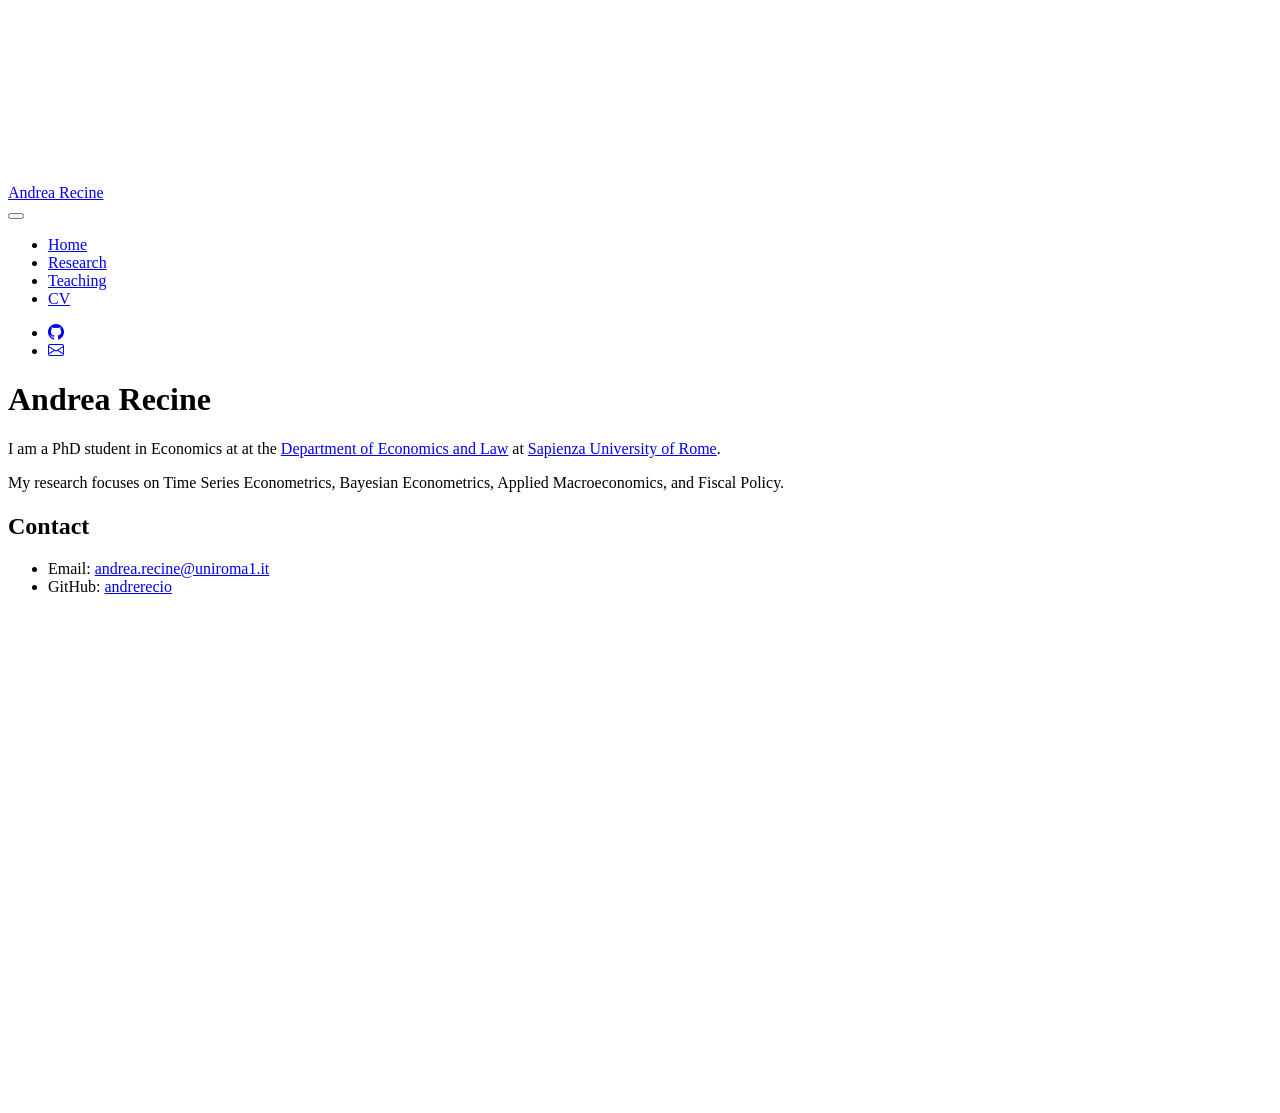
==== docs/index.html @ eccd1f10 "update theme" ====
<!DOCTYPE html>
<html xmlns="http://www.w3.org/1999/xhtml" lang="en" xml:lang="en"><head>

<meta charset="utf-8">
<meta name="generator" content="quarto-1.8.27">

<meta name="viewport" content="width=device-width, initial-scale=1.0, user-scalable=yes">


<title>Andrea Recine</title>
<style>
code{white-space: pre-wrap;}
span.smallcaps{font-variant: small-caps;}
div.columns{display: flex; gap: min(4vw, 1.5em);}
div.column{flex: auto; overflow-x: auto;}
div.hanging-indent{margin-left: 1.5em; text-indent: -1.5em;}
ul.task-list{list-style: none;}
ul.task-list li input[type="checkbox"] {
  width: 0.8em;
  margin: 0 0.8em 0.2em -1em; /* quarto-specific, see https://github.com/quarto-dev/quarto-cli/issues/4556 */ 
  vertical-align: middle;
}
</style>


<script src="site_libs/quarto-nav/quarto-nav.js"></script>
<script src="site_libs/quarto-nav/headroom.min.js"></script>
<script src="site_libs/clipboard/clipboard.min.js"></script>
<script src="site_libs/quarto-search/autocomplete.umd.js"></script>
<script src="site_libs/quarto-search/fuse.min.js"></script>
<script src="site_libs/quarto-search/quarto-search.js"></script>
<meta name="quarto:offset" content="./">
<script src="site_libs/quarto-html/quarto.js" type="module"></script>
<script src="site_libs/quarto-html/tabsets/tabsets.js" type="module"></script>
<script src="site_libs/quarto-html/axe/axe-check.js" type="module"></script>
<script src="site_libs/quarto-html/popper.min.js"></script>
<script src="site_libs/quarto-html/tippy.umd.min.js"></script>
<script src="site_libs/quarto-html/anchor.min.js"></script>
<link href="site_libs/quarto-html/tippy.css" rel="stylesheet">
<link href="site_libs/quarto-html/quarto-syntax-highlighting-ed96de9b727972fe78a7b5d16c58bf87.css" rel="stylesheet" id="quarto-text-highlighting-styles">
<script src="site_libs/bootstrap/bootstrap.min.js"></script>
<link href="site_libs/bootstrap/bootstrap-icons.css" rel="stylesheet">
<link href="site_libs/bootstrap/bootstrap-f93c2b1f3f0577f377aefa4848a86a36.min.css" rel="stylesheet" append-hash="true" id="quarto-bootstrap" data-mode="light">
<script id="quarto-search-options" type="application/json">{
  "location": "navbar",
  "copy-button": false,
  "collapse-after": 3,
  "panel-placement": "end",
  "type": "overlay",
  "limit": 50,
  "keyboard-shortcut": [
    "f",
    "/",
    "s"
  ],
  "show-item-context": false,
  "language": {
    "search-no-results-text": "No results",
    "search-matching-documents-text": "matching documents",
    "search-copy-link-title": "Copy link to search",
    "search-hide-matches-text": "Hide additional matches",
    "search-more-match-text": "more match in this document",
    "search-more-matches-text": "more matches in this document",
    "search-clear-button-title": "Clear",
    "search-text-placeholder": "",
    "search-detached-cancel-button-title": "Cancel",
    "search-submit-button-title": "Submit",
    "search-label": "Search"
  }
}</script>


<link rel="stylesheet" href="styles.css">
</head>

<body class="nav-fixed fullcontent quarto-light">

<div id="quarto-search-results"></div>
  <header id="quarto-header" class="headroom fixed-top">
    <nav class="navbar navbar-expand-lg " data-bs-theme="dark">
      <div class="navbar-container container-fluid">
      <div class="navbar-brand-container mx-auto">
    <a class="navbar-brand" href="./index.html">
    <span class="navbar-title">Andrea Recine</span>
    </a>
  </div>
            <div id="quarto-search" class="" title="Search"></div>
          <button class="navbar-toggler" type="button" data-bs-toggle="collapse" data-bs-target="#navbarCollapse" aria-controls="navbarCollapse" role="menu" aria-expanded="false" aria-label="Toggle navigation" onclick="if (window.quartoToggleHeadroom) { window.quartoToggleHeadroom(); }">
  <span class="navbar-toggler-icon"></span>
</button>
          <div class="collapse navbar-collapse" id="navbarCollapse">
            <ul class="navbar-nav navbar-nav-scroll me-auto">
  <li class="nav-item">
    <a class="nav-link active" href="./index.html" aria-current="page"> 
<span class="menu-text">Home</span></a>
  </li>  
  <li class="nav-item">
    <a class="nav-link" href="./research.html"> 
<span class="menu-text">Research</span></a>
  </li>  
  <li class="nav-item">
    <a class="nav-link" href="./teaching.html"> 
<span class="menu-text">Teaching</span></a>
  </li>  
  <li class="nav-item">
    <a class="nav-link" href="./cv.html"> 
<span class="menu-text">CV</span></a>
  </li>  
</ul>
            <ul class="navbar-nav navbar-nav-scroll ms-auto">
  <li class="nav-item compact">
    <a class="nav-link" href="https://github.com/andrerecio"> <i class="bi bi-github" role="img">
</i> 
<span class="menu-text"></span></a>
  </li>  
  <li class="nav-item compact">
    <a class="nav-link" href="mailto:andrea.recine@uniroma1.it"> <i class="bi bi-envelope" role="img">
</i> 
<span class="menu-text"></span></a>
  </li>  
</ul>
          </div> <!-- /navcollapse -->
            <div class="quarto-navbar-tools">
</div>
      </div> <!-- /container-fluid -->
    </nav>
</header>
<!-- content -->
<div id="quarto-content" class="quarto-container page-columns page-rows-contents page-layout-article page-navbar">
<!-- sidebar -->
<!-- margin-sidebar -->
    
<!-- main -->
<main class="content" id="quarto-document-content">

<header id="title-block-header" class="quarto-title-block default">
<div class="quarto-title">
<h1 class="title">Andrea Recine</h1>
</div>



<div class="quarto-title-meta">

    
  
    
  </div>
  


</header>


<p>I am a PhD student in Economics at at the <a href="https://ecodir.web.uniroma1.it/it">Department of Economics and Law</a> at <a href="https://www.uniroma1.it/">Sapienza University of Rome</a>.</p>
<p>My research focuses on Time Series Econometrics, Bayesian Econometrics, Applied Macroeconomics, and Fiscal Policy.</p>
<section id="contact" class="level2">
<h2 class="anchored" data-anchor-id="contact">Contact</h2>
<ul>
<li>Email: <a href="mailto:andrea.recine@uniroma1.it">andrea.recine@uniroma1.it</a></li>
<li>GitHub: <a href="https://github.com/andrerecio">andrerecio</a></li>
</ul>


</section>

</main> <!-- /main -->
<script id="quarto-html-after-body" type="application/javascript">
  window.document.addEventListener("DOMContentLoaded", function (event) {
    const icon = "";
    const anchorJS = new window.AnchorJS();
    anchorJS.options = {
      placement: 'right',
      icon: icon
    };
    anchorJS.add('.anchored');
    const isCodeAnnotation = (el) => {
      for (const clz of el.classList) {
        if (clz.startsWith('code-annotation-')) {                     
          return true;
        }
      }
      return false;
    }
    const onCopySuccess = function(e) {
      // button target
      const button = e.trigger;
      // don't keep focus
      button.blur();
      // flash "checked"
      button.classList.add('code-copy-button-checked');
      var currentTitle = button.getAttribute("title");
      button.setAttribute("title", "Copied!");
      let tooltip;
      if (window.bootstrap) {
        button.setAttribute("data-bs-toggle", "tooltip");
        button.setAttribute("data-bs-placement", "left");
        button.setAttribute("data-bs-title", "Copied!");
        tooltip = new bootstrap.Tooltip(button, 
          { trigger: "manual", 
            customClass: "code-copy-button-tooltip",
            offset: [0, -8]});
        tooltip.show();    
      }
      setTimeout(function() {
        if (tooltip) {
          tooltip.hide();
          button.removeAttribute("data-bs-title");
          button.removeAttribute("data-bs-toggle");
          button.removeAttribute("data-bs-placement");
        }
        button.setAttribute("title", currentTitle);
        button.classList.remove('code-copy-button-checked');
      }, 1000);
      // clear code selection
      e.clearSelection();
    }
    const getTextToCopy = function(trigger) {
      const outerScaffold = trigger.parentElement.cloneNode(true);
      const codeEl = outerScaffold.querySelector('code');
      for (const childEl of codeEl.children) {
        if (isCodeAnnotation(childEl)) {
          childEl.remove();
        }
      }
      return codeEl.innerText;
    }
    const clipboard = new window.ClipboardJS('.code-copy-button:not([data-in-quarto-modal])', {
      text: getTextToCopy
    });
    clipboard.on('success', onCopySuccess);
    if (window.document.getElementById('quarto-embedded-source-code-modal')) {
      const clipboardModal = new window.ClipboardJS('.code-copy-button[data-in-quarto-modal]', {
        text: getTextToCopy,
        container: window.document.getElementById('quarto-embedded-source-code-modal')
      });
      clipboardModal.on('success', onCopySuccess);
    }
      var localhostRegex = new RegExp(/^(?:http|https):\/\/localhost\:?[0-9]*\//);
      var mailtoRegex = new RegExp(/^mailto:/);
        var filterRegex = new RegExp('/' + window.location.host + '/');
      var isInternal = (href) => {
          return filterRegex.test(href) || localhostRegex.test(href) || mailtoRegex.test(href);
      }
      // Inspect non-navigation links and adorn them if external
     var links = window.document.querySelectorAll('a[href]:not(.nav-link):not(.navbar-brand):not(.toc-action):not(.sidebar-link):not(.sidebar-item-toggle):not(.pagination-link):not(.no-external):not([aria-hidden]):not(.dropdown-item):not(.quarto-navigation-tool):not(.about-link)');
      for (var i=0; i<links.length; i++) {
        const link = links[i];
        if (!isInternal(link.href)) {
          // undo the damage that might have been done by quarto-nav.js in the case of
          // links that we want to consider external
          if (link.dataset.originalHref !== undefined) {
            link.href = link.dataset.originalHref;
          }
        }
      }
    function tippyHover(el, contentFn, onTriggerFn, onUntriggerFn) {
      const config = {
        allowHTML: true,
        maxWidth: 500,
        delay: 100,
        arrow: false,
        appendTo: function(el) {
            return el.parentElement;
        },
        interactive: true,
        interactiveBorder: 10,
        theme: 'quarto',
        placement: 'bottom-start',
      };
      if (contentFn) {
        config.content = contentFn;
      }
      if (onTriggerFn) {
        config.onTrigger = onTriggerFn;
      }
      if (onUntriggerFn) {
        config.onUntrigger = onUntriggerFn;
      }
      window.tippy(el, config); 
    }
    const noterefs = window.document.querySelectorAll('a[role="doc-noteref"]');
    for (var i=0; i<noterefs.length; i++) {
      const ref = noterefs[i];
      tippyHover(ref, function() {
        // use id or data attribute instead here
        let href = ref.getAttribute('data-footnote-href') || ref.getAttribute('href');
        try { href = new URL(href).hash; } catch {}
        const id = href.replace(/^#\/?/, "");
        const note = window.document.getElementById(id);
        if (note) {
          return note.innerHTML;
        } else {
          return "";
        }
      });
    }
    const xrefs = window.document.querySelectorAll('a.quarto-xref');
    const processXRef = (id, note) => {
      // Strip column container classes
      const stripColumnClz = (el) => {
        el.classList.remove("page-full", "page-columns");
        if (el.children) {
          for (const child of el.children) {
            stripColumnClz(child);
          }
        }
      }
      stripColumnClz(note)
      if (id === null || id.startsWith('sec-')) {
        // Special case sections, only their first couple elements
        const container = document.createElement("div");
        if (note.children && note.children.length > 2) {
          container.appendChild(note.children[0].cloneNode(true));
          for (let i = 1; i < note.children.length; i++) {
            const child = note.children[i];
            if (child.tagName === "P" && child.innerText === "") {
              continue;
            } else {
              container.appendChild(child.cloneNode(true));
              break;
            }
          }
          if (window.Quarto?.typesetMath) {
            window.Quarto.typesetMath(container);
          }
          return container.innerHTML
        } else {
          if (window.Quarto?.typesetMath) {
            window.Quarto.typesetMath(note);
          }
          return note.innerHTML;
        }
      } else {
        // Remove any anchor links if they are present
        const anchorLink = note.querySelector('a.anchorjs-link');
        if (anchorLink) {
          anchorLink.remove();
        }
        if (window.Quarto?.typesetMath) {
          window.Quarto.typesetMath(note);
        }
        if (note.classList.contains("callout")) {
          return note.outerHTML;
        } else {
          return note.innerHTML;
        }
      }
    }
    for (var i=0; i<xrefs.length; i++) {
      const xref = xrefs[i];
      tippyHover(xref, undefined, function(instance) {
        instance.disable();
        let url = xref.getAttribute('href');
        let hash = undefined; 
        if (url.startsWith('#')) {
          hash = url;
        } else {
          try { hash = new URL(url).hash; } catch {}
        }
        if (hash) {
          const id = hash.replace(/^#\/?/, "");
          const note = window.document.getElementById(id);
          if (note !== null) {
            try {
              const html = processXRef(id, note.cloneNode(true));
              instance.setContent(html);
            } finally {
              instance.enable();
              instance.show();
            }
          } else {
            // See if we can fetch this
            fetch(url.split('#')[0])
            .then(res => res.text())
            .then(html => {
              const parser = new DOMParser();
              const htmlDoc = parser.parseFromString(html, "text/html");
              const note = htmlDoc.getElementById(id);
              if (note !== null) {
                const html = processXRef(id, note);
                instance.setContent(html);
              } 
            }).finally(() => {
              instance.enable();
              instance.show();
            });
          }
        } else {
          // See if we can fetch a full url (with no hash to target)
          // This is a special case and we should probably do some content thinning / targeting
          fetch(url)
          .then(res => res.text())
          .then(html => {
            const parser = new DOMParser();
            const htmlDoc = parser.parseFromString(html, "text/html");
            const note = htmlDoc.querySelector('main.content');
            if (note !== null) {
              // This should only happen for chapter cross references
              // (since there is no id in the URL)
              // remove the first header
              if (note.children.length > 0 && note.children[0].tagName === "HEADER") {
                note.children[0].remove();
              }
              const html = processXRef(null, note);
              instance.setContent(html);
            } 
          }).finally(() => {
            instance.enable();
            instance.show();
          });
        }
      }, function(instance) {
      });
    }
        let selectedAnnoteEl;
        const selectorForAnnotation = ( cell, annotation) => {
          let cellAttr = 'data-code-cell="' + cell + '"';
          let lineAttr = 'data-code-annotation="' +  annotation + '"';
          const selector = 'span[' + cellAttr + '][' + lineAttr + ']';
          return selector;
        }
        const selectCodeLines = (annoteEl) => {
          const doc = window.document;
          const targetCell = annoteEl.getAttribute("data-target-cell");
          const targetAnnotation = annoteEl.getAttribute("data-target-annotation");
          const annoteSpan = window.document.querySelector(selectorForAnnotation(targetCell, targetAnnotation));
          const lines = annoteSpan.getAttribute("data-code-lines").split(",");
          const lineIds = lines.map((line) => {
            return targetCell + "-" + line;
          })
          let top = null;
          let height = null;
          let parent = null;
          if (lineIds.length > 0) {
              //compute the position of the single el (top and bottom and make a div)
              const el = window.document.getElementById(lineIds[0]);
              top = el.offsetTop;
              height = el.offsetHeight;
              parent = el.parentElement.parentElement;
            if (lineIds.length > 1) {
              const lastEl = window.document.getElementById(lineIds[lineIds.length - 1]);
              const bottom = lastEl.offsetTop + lastEl.offsetHeight;
              height = bottom - top;
            }
            if (top !== null && height !== null && parent !== null) {
              // cook up a div (if necessary) and position it 
              let div = window.document.getElementById("code-annotation-line-highlight");
              if (div === null) {
                div = window.document.createElement("div");
                div.setAttribute("id", "code-annotation-line-highlight");
                div.style.position = 'absolute';
                parent.appendChild(div);
              }
              div.style.top = top - 2 + "px";
              div.style.height = height + 4 + "px";
              div.style.left = 0;
              let gutterDiv = window.document.getElementById("code-annotation-line-highlight-gutter");
              if (gutterDiv === null) {
                gutterDiv = window.document.createElement("div");
                gutterDiv.setAttribute("id", "code-annotation-line-highlight-gutter");
                gutterDiv.style.position = 'absolute';
                const codeCell = window.document.getElementById(targetCell);
                const gutter = codeCell.querySelector('.code-annotation-gutter');
                gutter.appendChild(gutterDiv);
              }
              gutterDiv.style.top = top - 2 + "px";
              gutterDiv.style.height = height + 4 + "px";
            }
            selectedAnnoteEl = annoteEl;
          }
        };
        const unselectCodeLines = () => {
          const elementsIds = ["code-annotation-line-highlight", "code-annotation-line-highlight-gutter"];
          elementsIds.forEach((elId) => {
            const div = window.document.getElementById(elId);
            if (div) {
              div.remove();
            }
          });
          selectedAnnoteEl = undefined;
        };
          // Handle positioning of the toggle
      window.addEventListener(
        "resize",
        throttle(() => {
          elRect = undefined;
          if (selectedAnnoteEl) {
            selectCodeLines(selectedAnnoteEl);
          }
        }, 10)
      );
      function throttle(fn, ms) {
      let throttle = false;
      let timer;
        return (...args) => {
          if(!throttle) { // first call gets through
              fn.apply(this, args);
              throttle = true;
          } else { // all the others get throttled
              if(timer) clearTimeout(timer); // cancel #2
              timer = setTimeout(() => {
                fn.apply(this, args);
                timer = throttle = false;
              }, ms);
          }
        };
      }
        // Attach click handler to the DT
        const annoteDls = window.document.querySelectorAll('dt[data-target-cell]');
        for (const annoteDlNode of annoteDls) {
          annoteDlNode.addEventListener('click', (event) => {
            const clickedEl = event.target;
            if (clickedEl !== selectedAnnoteEl) {
              unselectCodeLines();
              const activeEl = window.document.querySelector('dt[data-target-cell].code-annotation-active');
              if (activeEl) {
                activeEl.classList.remove('code-annotation-active');
              }
              selectCodeLines(clickedEl);
              clickedEl.classList.add('code-annotation-active');
            } else {
              // Unselect the line
              unselectCodeLines();
              clickedEl.classList.remove('code-annotation-active');
            }
          });
        }
    const findCites = (el) => {
      const parentEl = el.parentElement;
      if (parentEl) {
        const cites = parentEl.dataset.cites;
        if (cites) {
          return {
            el,
            cites: cites.split(' ')
          };
        } else {
          return findCites(el.parentElement)
        }
      } else {
        return undefined;
      }
    };
    var bibliorefs = window.document.querySelectorAll('a[role="doc-biblioref"]');
    for (var i=0; i<bibliorefs.length; i++) {
      const ref = bibliorefs[i];
      const citeInfo = findCites(ref);
      if (citeInfo) {
        tippyHover(citeInfo.el, function() {
          var popup = window.document.createElement('div');
          citeInfo.cites.forEach(function(cite) {
            var citeDiv = window.document.createElement('div');
            citeDiv.classList.add('hanging-indent');
            citeDiv.classList.add('csl-entry');
            var biblioDiv = window.document.getElementById('ref-' + cite);
            if (biblioDiv) {
              citeDiv.innerHTML = biblioDiv.innerHTML;
            }
            popup.appendChild(citeDiv);
          });
          return popup.innerHTML;
        });
      }
    }
  });
  </script>
</div> <!-- /content -->




</body></html>
---- docs/site_libs/quarto-html/tippy.css ----
.tippy-box[data-animation=fade][data-state=hidden]{opacity:0}[data-tippy-root]{max-width:calc(100vw - 10px)}.tippy-box{position:relative;background-color:#333;color:#fff;border-radius:4px;font-size:14px;line-height:1.4;white-space:normal;outline:0;transition-property:transform,visibility,opacity}.tippy-box[data-placement^=top]>.tippy-arrow{bottom:0}.tippy-box[data-placement^=top]>.tippy-arrow:before{bottom:-7px;left:0;border-width:8px 8px 0;border-top-color:initial;transform-origin:center top}.tippy-box[data-placement^=bottom]>.tippy-arrow{top:0}.tippy-box[data-placement^=bottom]>.tippy-arrow:before{top:-7px;left:0;border-width:0 8px 8px;border-bottom-color:initial;transform-origin:center bottom}.tippy-box[data-placement^=left]>.tippy-arrow{right:0}.tippy-box[data-placement^=left]>.tippy-arrow:before{border-width:8px 0 8px 8px;border-left-color:initial;right:-7px;transform-origin:center left}.tippy-box[data-placement^=right]>.tippy-arrow{left:0}.tippy-box[data-placement^=right]>.tippy-arrow:before{left:-7px;border-width:8px 8px 8px 0;border-right-color:initial;transform-origin:center right}.tippy-box[data-inertia][data-state=visible]{transition-timing-function:cubic-bezier(.54,1.5,.38,1.11)}.tippy-arrow{width:16px;height:16px;color:#333}.tippy-arrow:before{content:"";position:absolute;border-color:transparent;border-style:solid}.tippy-content{position:relative;padding:5px 9px;z-index:1}
---- docs/site_libs/quarto-html/quarto-syntax-highlighting-ed96de9b727972fe78a7b5d16c58bf87.css ----
/* quarto syntax highlight colors */
:root {
  --quarto-hl-ot-color: #003B4F;
  --quarto-hl-at-color: #657422;
  --quarto-hl-ss-color: #20794D;
  --quarto-hl-an-color: #5E5E5E;
  --quarto-hl-fu-color: #4758AB;
  --quarto-hl-st-color: #20794D;
  --quarto-hl-cf-color: #003B4F;
  --quarto-hl-op-color: #5E5E5E;
  --quarto-hl-er-color: #AD0000;
  --quarto-hl-bn-color: #AD0000;
  --quarto-hl-al-color: #AD0000;
  --quarto-hl-va-color: #111111;
  --quarto-hl-bu-color: inherit;
  --quarto-hl-ex-color: inherit;
  --quarto-hl-pp-color: #AD0000;
  --quarto-hl-in-color: #5E5E5E;
  --quarto-hl-vs-color: #20794D;
  --quarto-hl-wa-color: #5E5E5E;
  --quarto-hl-do-color: #5E5E5E;
  --quarto-hl-im-color: #00769E;
  --quarto-hl-ch-color: #20794D;
  --quarto-hl-dt-color: #AD0000;
  --quarto-hl-fl-color: #AD0000;
  --quarto-hl-co-color: #5E5E5E;
  --quarto-hl-cv-color: #5E5E5E;
  --quarto-hl-cn-color: #8f5902;
  --quarto-hl-sc-color: #5E5E5E;
  --quarto-hl-dv-color: #AD0000;
  --quarto-hl-kw-color: #003B4F;
}

/* other quarto variables */
:root {
  --quarto-font-monospace: SFMono-Regular, Menlo, Monaco, Consolas, "Liberation Mono", "Courier New", monospace;
}

/* syntax highlight based on Pandoc's rules */
pre > code.sourceCode > span {
  color: #003B4F;
}

code.sourceCode > span {
  color: #003B4F;
}

div.sourceCode,
div.sourceCode pre.sourceCode {
  color: #003B4F;
}

/* Normal */
code span {
  color: #003B4F;
}

/* Alert */
code span.al {
  color: #AD0000;
  font-style: inherit;
}

/* Annotation */
code span.an {
  color: #5E5E5E;
  font-style: inherit;
}

/* Attribute */
code span.at {
  color: #657422;
  font-style: inherit;
}

/* BaseN */
code span.bn {
  color: #AD0000;
  font-style: inherit;
}

/* BuiltIn */
code span.bu {
  font-style: inherit;
}

/* ControlFlow */
code span.cf {
  color: #003B4F;
  font-weight: bold;
  font-style: inherit;
}

/* Char */
code span.ch {
  color: #20794D;
  font-style: inherit;
}

/* Constant */
code span.cn {
  color: #8f5902;
  font-style: inherit;
}

/* Comment */
code span.co {
  color: #5E5E5E;
  font-style: inherit;
}

/* CommentVar */
code span.cv {
  color: #5E5E5E;
  font-style: italic;
}

/* Documentation */
code span.do {
  color: #5E5E5E;
  font-style: italic;
}

/* DataType */
code span.dt {
  color: #AD0000;
  font-style: inherit;
}

/* DecVal */
code span.dv {
  color: #AD0000;
  font-style: inherit;
}

/* Error */
code span.er {
  color: #AD0000;
  font-style: inherit;
}

/* Extension */
code span.ex {
  font-style: inherit;
}

/* Float */
code span.fl {
  color: #AD0000;
  font-style: inherit;
}

/* Function */
code span.fu {
  color: #4758AB;
  font-style: inherit;
}

/* Import */
code span.im {
  color: #00769E;
  font-style: inherit;
}

/* Information */
code span.in {
  color: #5E5E5E;
  font-style: inherit;
}

/* Keyword */
code span.kw {
  color: #003B4F;
  font-weight: bold;
  font-style: inherit;
}

/* Operator */
code span.op {
  color: #5E5E5E;
  font-style: inherit;
}

/* Other */
code span.ot {
  color: #003B4F;
  font-style: inherit;
}

/* Preprocessor */
code span.pp {
  color: #AD0000;
  font-style: inherit;
}

/* SpecialChar */
code span.sc {
  color: #5E5E5E;
  font-style: inherit;
}

/* SpecialString */
code span.ss {
  color: #20794D;
  font-style: inherit;
}

/* String */
code span.st {
  color: #20794D;
  font-style: inherit;
}

/* Variable */
code span.va {
  color: #111111;
  font-style: inherit;
}

/* VerbatimString */
code span.vs {
  color: #20794D;
  font-style: inherit;
}

/* Warning */
code span.wa {
  color: #5E5E5E;
  font-style: italic;
}

.prevent-inlining {
  content: "</";
}

/*# sourceMappingURL=0920dd6d7437995b8cdf7429764427b1.css.map */
---- docs/styles.css ----
/* Custom styles */
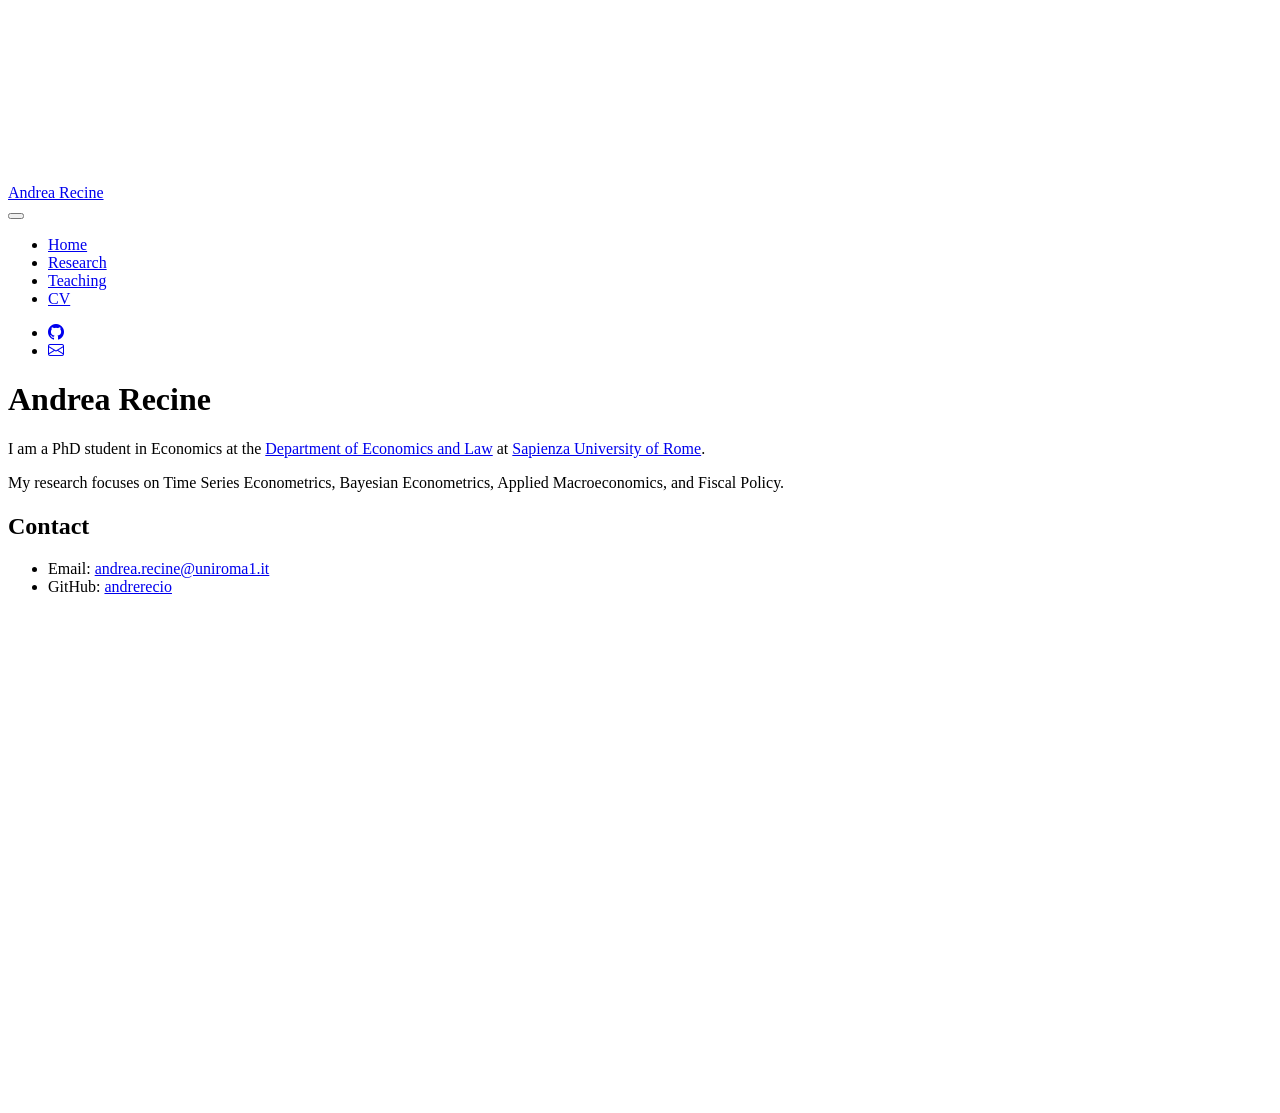
==== commit 789681d4: "fix bio" ====
--- a/docs/index.html
+++ b/docs/index.html
@@ -152,7 +152,7 @@
 </header>
 
 
-<p>I am a PhD student in Economics at at the <a href="https://ecodir.web.uniroma1.it/it">Department of Economics and Law</a> at <a href="https://www.uniroma1.it/">Sapienza University of Rome</a>.</p>
+<p>I am a PhD student in Economics at the <a href="https://ecodir.web.uniroma1.it/it">Department of Economics and Law</a> at <a href="https://www.uniroma1.it/">Sapienza University of Rome</a>.</p>
 <p>My research focuses on Time Series Econometrics, Bayesian Econometrics, Applied Macroeconomics, and Fiscal Policy.</p>
 <section id="contact" class="level2">
 <h2 class="anchored" data-anchor-id="contact">Contact</h2>
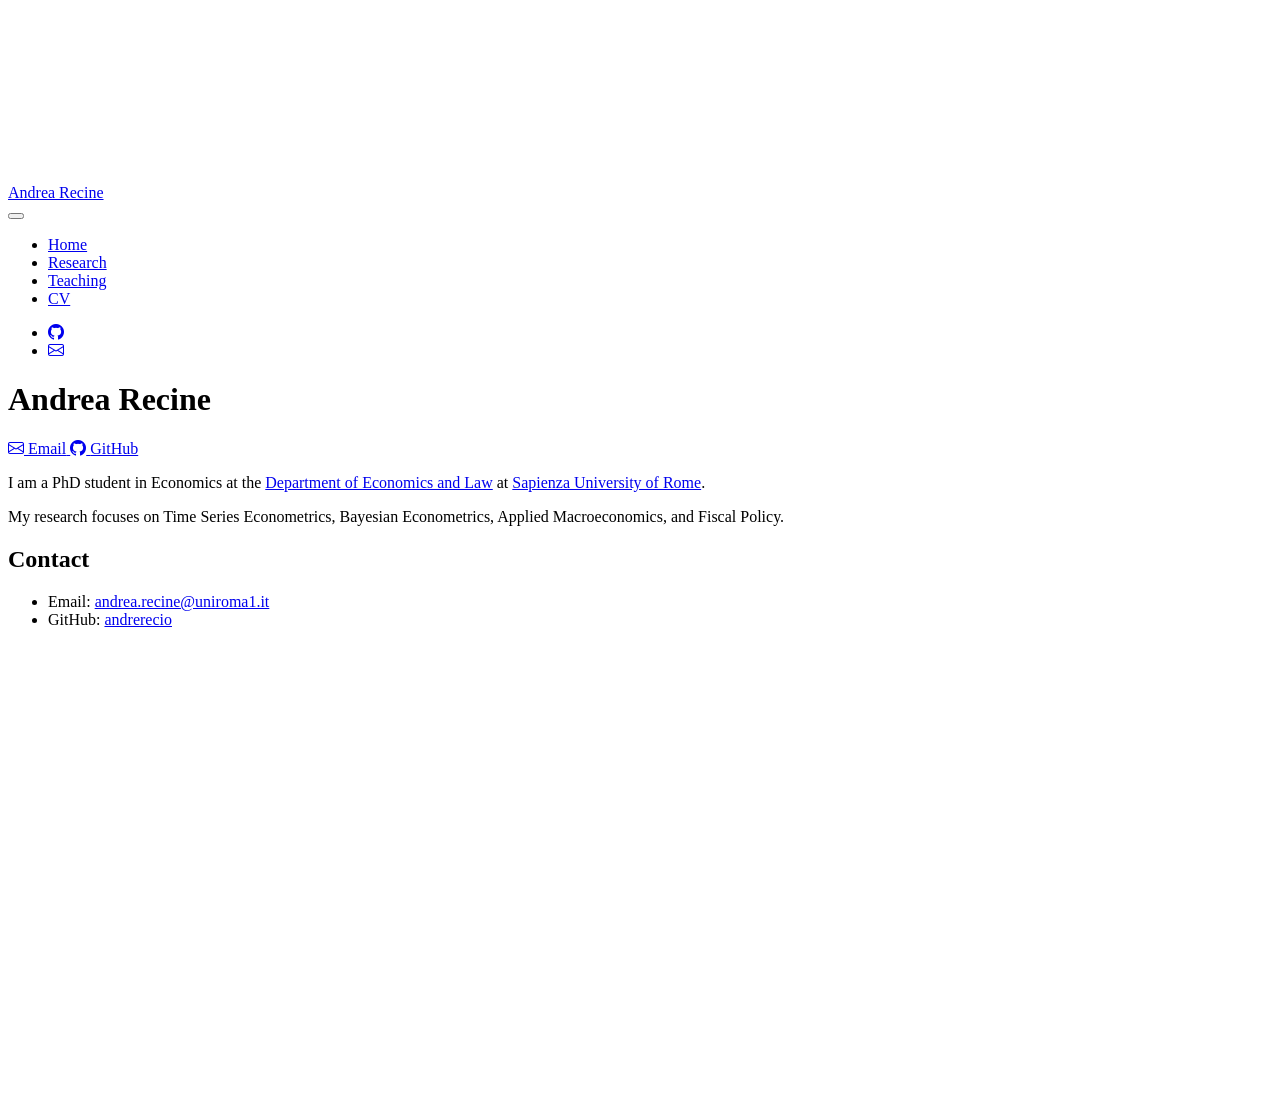
==== commit cf48e799: "up theme about" ====
--- a/docs/index.html
+++ b/docs/index.html
@@ -35,7 +35,6 @@
 <script src="site_libs/quarto-html/axe/axe-check.js" type="module"></script>
 <script src="site_libs/quarto-html/popper.min.js"></script>
 <script src="site_libs/quarto-html/tippy.umd.min.js"></script>
-<script src="site_libs/quarto-html/anchor.min.js"></script>
 <link href="site_libs/quarto-html/tippy.css" rel="stylesheet">
 <link href="site_libs/quarto-html/quarto-syntax-highlighting-ed96de9b727972fe78a7b5d16c58bf87.css" rel="stylesheet" id="quarto-text-highlighting-styles">
 <script src="site_libs/bootstrap/bootstrap.min.js"></script>
@@ -131,31 +130,30 @@
 <!-- margin-sidebar -->
     
 <!-- main -->
-<main class="content" id="quarto-document-content">
-
-<header id="title-block-header" class="quarto-title-block default">
+<div class="quarto-about-solana column-body">
+  <div class="about-entity">
+    <div class="entity-contents">
+      <header id="title-block-header" class="quarto-title-block default">
 <div class="quarto-title">
 <h1 class="title">Andrea Recine</h1>
 </div>
-
-
-
 <div class="quarto-title-meta">
-
-    
-  
-    
   </div>
-  
-
-
-</header>
-
-
+</header> <div class="about-links">
+  <a href="mailto:andrea.recine@uniroma1.it" class="about-link" rel="" target="">
+    <i class="bi bi-envelope"></i>
+     <span class="about-link-text">Email</span>
+  </a>
+  <a href="https://github.com/andrerecio" class="about-link" rel="" target="">
+    <i class="bi bi-github"></i>
+     <span class="about-link-text">GitHub</span>
+  </a>
+</div>
+      <div class="about-contents"><main class="content" id="quarto-document-content">
 <p>I am a PhD student in Economics at the <a href="https://ecodir.web.uniroma1.it/it">Department of Economics and Law</a> at <a href="https://www.uniroma1.it/">Sapienza University of Rome</a>.</p>
 <p>My research focuses on Time Series Econometrics, Bayesian Econometrics, Applied Macroeconomics, and Fiscal Policy.</p>
 <section id="contact" class="level2">
-<h2 class="anchored" data-anchor-id="contact">Contact</h2>
+<h2 data-anchor-id="contact">Contact</h2>
 <ul>
 <li>Email: <a href="mailto:andrea.recine@uniroma1.it">andrea.recine@uniroma1.it</a></li>
 <li>GitHub: <a href="https://github.com/andrerecio">andrerecio</a></li>
@@ -163,17 +161,13 @@
 
 
 </section>
-
-</main> <!-- /main -->
+</main></div>
+    </div>
+  </div>
+</div>
+ <!-- /main -->
 <script id="quarto-html-after-body" type="application/javascript">
   window.document.addEventListener("DOMContentLoaded", function (event) {
-    const icon = "";
-    const anchorJS = new window.AnchorJS();
-    anchorJS.options = {
-      placement: 'right',
-      icon: icon
-    };
-    anchorJS.add('.anchored');
     const isCodeAnnotation = (el) => {
       for (const clz of el.classList) {
         if (clz.startsWith('code-annotation-')) {                     
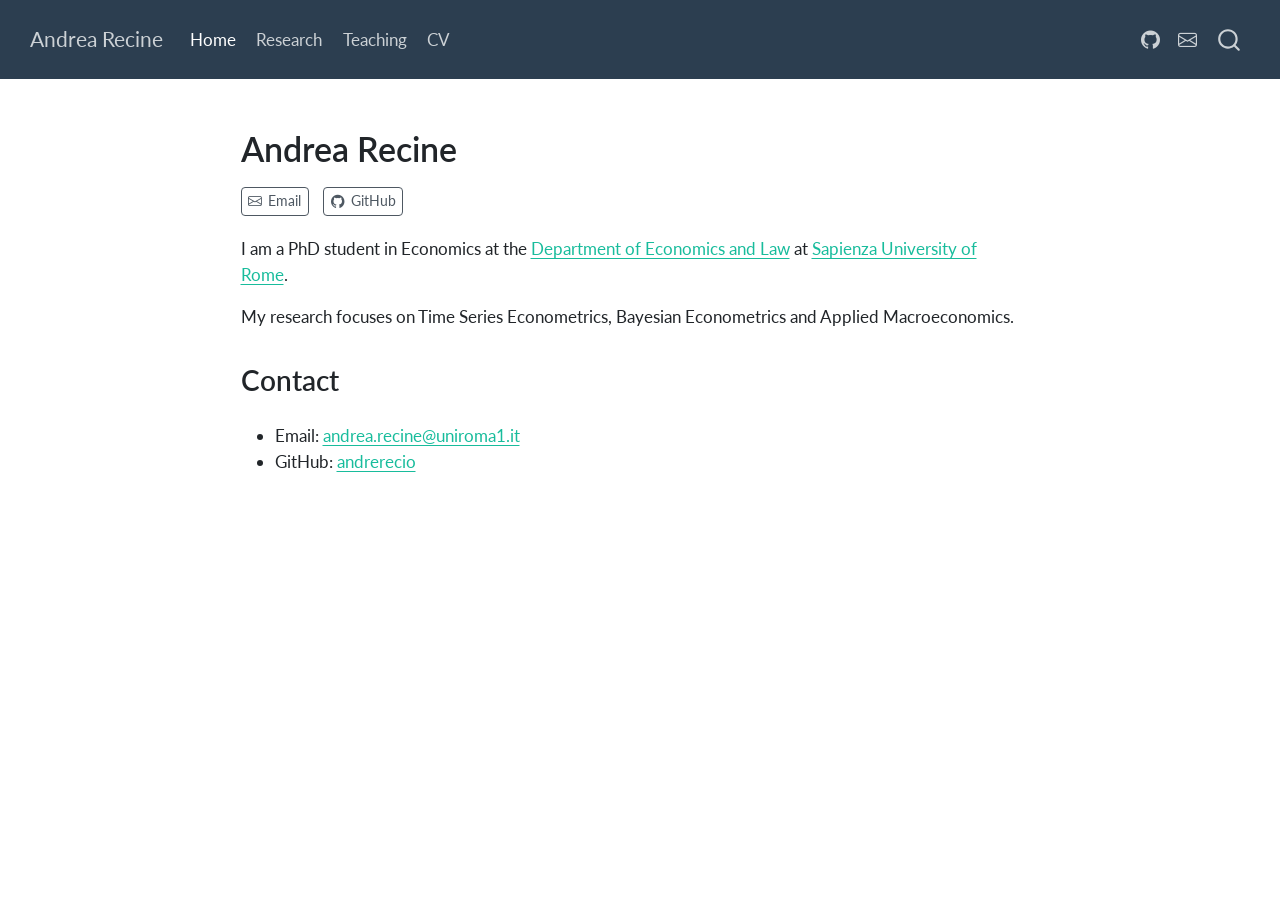
==== commit 33639c23: "up bio index" ====
--- a/docs/index.html
+++ b/docs/index.html
@@ -2,13 +2,16 @@
 <html xmlns="http://www.w3.org/1999/xhtml" lang="en" xml:lang="en"><head>
 
 <meta charset="utf-8">
-<meta name="generator" content="quarto-1.8.27">
+<meta name="generator" content="quarto-1.9.36">
 
 <meta name="viewport" content="width=device-width, initial-scale=1.0, user-scalable=yes">
 
 
 <title>Andrea Recine</title>
 <style>
+/* Default styles provided by pandoc.
+** See https://pandoc.org/MANUAL.html#variables-for-html for config info.
+*/
 code{white-space: pre-wrap;}
 span.smallcaps{font-variant: small-caps;}
 div.columns{display: flex; gap: min(4vw, 1.5em);}
@@ -32,14 +35,13 @@
 <meta name="quarto:offset" content="./">
 <script src="site_libs/quarto-html/quarto.js" type="module"></script>
 <script src="site_libs/quarto-html/tabsets/tabsets.js" type="module"></script>
-<script src="site_libs/quarto-html/axe/axe-check.js" type="module"></script>
 <script src="site_libs/quarto-html/popper.min.js"></script>
 <script src="site_libs/quarto-html/tippy.umd.min.js"></script>
 <link href="site_libs/quarto-html/tippy.css" rel="stylesheet">
-<link href="site_libs/quarto-html/quarto-syntax-highlighting-ed96de9b727972fe78a7b5d16c58bf87.css" rel="stylesheet" id="quarto-text-highlighting-styles">
+<link href="site_libs/quarto-html/quarto-syntax-highlighting-845c23b38eaddc0f92fda52bfe77a8c8.css" rel="stylesheet" id="quarto-text-highlighting-styles">
 <script src="site_libs/bootstrap/bootstrap.min.js"></script>
 <link href="site_libs/bootstrap/bootstrap-icons.css" rel="stylesheet">
-<link href="site_libs/bootstrap/bootstrap-f93c2b1f3f0577f377aefa4848a86a36.min.css" rel="stylesheet" append-hash="true" id="quarto-bootstrap" data-mode="light">
+<link href="site_libs/bootstrap/bootstrap-6033a600180109c3731f6a886c29932c.min.css" rel="stylesheet" append-hash="true" id="quarto-bootstrap" data-mode="light">
 <script id="quarto-search-options" type="application/json">{
   "location": "navbar",
   "copy-button": false,
@@ -151,7 +153,7 @@
 </div>
       <div class="about-contents"><main class="content" id="quarto-document-content">
 <p>I am a PhD student in Economics at the <a href="https://ecodir.web.uniroma1.it/it">Department of Economics and Law</a> at <a href="https://www.uniroma1.it/">Sapienza University of Rome</a>.</p>
-<p>My research focuses on Time Series Econometrics, Bayesian Econometrics, Applied Macroeconomics, and Fiscal Policy.</p>
+<p>My research focuses on Time Series Econometrics, Bayesian Econometrics and Applied Macroeconomics.</p>
 <section id="contact" class="level2">
 <h2 data-anchor-id="contact">Contact</h2>
 <ul>
@@ -232,7 +234,7 @@
     }
       var localhostRegex = new RegExp(/^(?:http|https):\/\/localhost\:?[0-9]*\//);
       var mailtoRegex = new RegExp(/^mailto:/);
-        var filterRegex = new RegExp('/' + window.location.host + '/');
+        var filterRegex = new RegExp("https:\/\/andrearecine\.me");
       var isInternal = (href) => {
           return filterRegex.test(href) || localhostRegex.test(href) || mailtoRegex.test(href);
       }
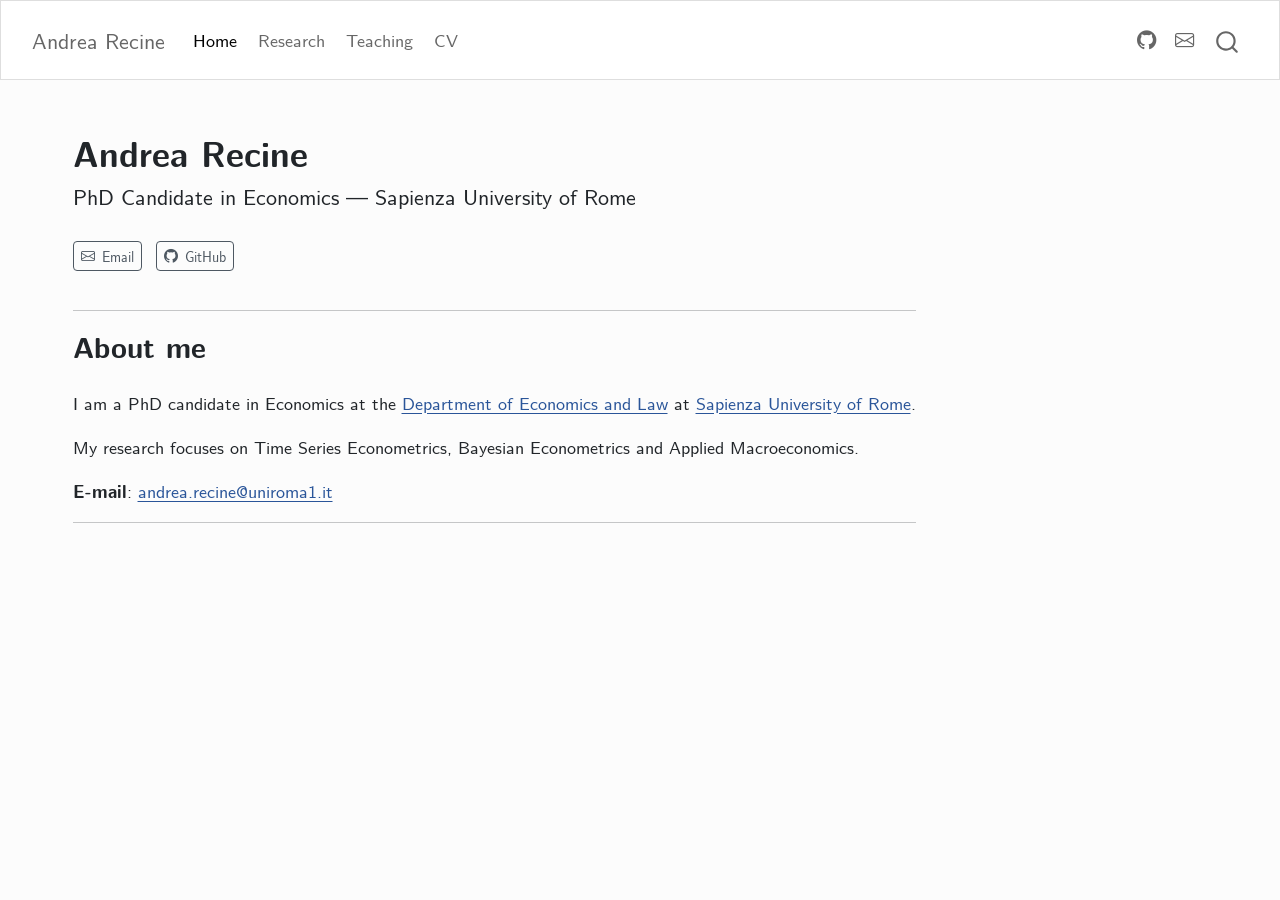
==== commit b7483293: "Add new fonts and update styles for improved typography - Added new font files for Latin Modern Mono" ====
--- a/docs/index.html
+++ b/docs/index.html
@@ -38,10 +38,10 @@
 <script src="site_libs/quarto-html/popper.min.js"></script>
 <script src="site_libs/quarto-html/tippy.umd.min.js"></script>
 <link href="site_libs/quarto-html/tippy.css" rel="stylesheet">
-<link href="site_libs/quarto-html/quarto-syntax-highlighting-845c23b38eaddc0f92fda52bfe77a8c8.css" rel="stylesheet" id="quarto-text-highlighting-styles">
+<link href="site_libs/quarto-html/quarto-syntax-highlighting-685cb8ace66be21b8b10cab46573b50d.css" rel="stylesheet" id="quarto-text-highlighting-styles">
 <script src="site_libs/bootstrap/bootstrap.min.js"></script>
 <link href="site_libs/bootstrap/bootstrap-icons.css" rel="stylesheet">
-<link href="site_libs/bootstrap/bootstrap-6033a600180109c3731f6a886c29932c.min.css" rel="stylesheet" append-hash="true" id="quarto-bootstrap" data-mode="light">
+<link href="site_libs/bootstrap/bootstrap-e5f019fb2047556652564405aa58ab07.min.css" rel="stylesheet" append-hash="true" id="quarto-bootstrap" data-mode="light">
 <script id="quarto-search-options" type="application/json">{
   "location": "navbar",
   "copy-button": false,
@@ -69,12 +69,12 @@
     "search-label": "Search"
   }
 }</script>
-
-
-<link rel="stylesheet" href="styles.css">
+<style>html{ scroll-behavior: smooth; }</style>
+
+
 </head>
 
-<body class="nav-fixed fullcontent quarto-light">
+<body class="nav-fixed quarto-light">
 
 <div id="quarto-search-results"></div>
   <header id="quarto-header" class="headroom fixed-top">
@@ -127,19 +127,20 @@
     </nav>
 </header>
 <!-- content -->
-<div id="quarto-content" class="quarto-container page-columns page-rows-contents page-layout-article page-navbar">
+<div id="quarto-content" class="quarto-container page-columns page-rows-contents page-layout-full page-navbar">
 <!-- sidebar -->
 <!-- margin-sidebar -->
     
 <!-- main -->
-<div class="quarto-about-solana column-body">
+<div class="quarto-about-solana column-page">
   <div class="about-entity">
     <div class="entity-contents">
       <header id="title-block-header" class="quarto-title-block default">
 <div class="quarto-title">
 <h1 class="title">Andrea Recine</h1>
+<p class="subtitle lead">PhD Candidate in Economics — Sapienza University of Rome</p>
 </div>
-<div class="quarto-title-meta">
+<div class="quarto-title-meta column-page">
   </div>
 </header> <div class="about-links">
   <a href="mailto:andrea.recine@uniroma1.it" class="about-link" rel="" target="">
@@ -151,15 +152,14 @@
      <span class="about-link-text">GitHub</span>
   </a>
 </div>
-      <div class="about-contents"><main class="content" id="quarto-document-content">
-<p>I am a PhD student in Economics at the <a href="https://ecodir.web.uniroma1.it/it">Department of Economics and Law</a> at <a href="https://www.uniroma1.it/">Sapienza University of Rome</a>.</p>
+      <div class="about-contents"><main class="content column-page" id="quarto-document-content">
+<hr>
+<section id="about-me" class="level2 central">
+<h2 class="central" data-anchor-id="about-me">About me</h2>
+<p>I am a PhD candidate in Economics at the <a href="https://ecodir.web.uniroma1.it/it">Department of Economics and Law</a> at <a href="https://www.uniroma1.it/">Sapienza University of Rome</a>.</p>
 <p>My research focuses on Time Series Econometrics, Bayesian Econometrics and Applied Macroeconomics.</p>
-<section id="contact" class="level2">
-<h2 data-anchor-id="contact">Contact</h2>
-<ul>
-<li>Email: <a href="mailto:andrea.recine@uniroma1.it">andrea.recine@uniroma1.it</a></li>
-<li>GitHub: <a href="https://github.com/andrerecio">andrerecio</a></li>
-</ul>
+<p><strong>E-mail</strong>: <a href="mailto:andrea.recine@uniroma1.it">andrea.recine@uniroma1.it</a></p>
+<hr>
 
 
 </section>
@@ -566,4 +566,5 @@
 
 
 
+<script src="site_libs/quarto-html/zenscroll-min.js"></script>
 </body></html>
--- a/docs/site_libs/quarto-html/quarto-syntax-highlighting-685cb8ace66be21b8b10cab46573b50d.css
+++ b/docs/site_libs/quarto-html/quarto-syntax-highlighting-685cb8ace66be21b8b10cab46573b50d.css
@@ -0,0 +1,210 @@
+/* quarto syntax highlight colors */
+:root {
+  --quarto-hl-al-color: #ff5555;
+  --quarto-hl-an-color: #6a737d;
+  --quarto-hl-at-color: #d73a49;
+  --quarto-hl-bn-color: #005cc5;
+  --quarto-hl-bu-color: #d73a49;
+  --quarto-hl-ch-color: #032f62;
+  --quarto-hl-co-color: #6a737d;
+  --quarto-hl-cv-color: #6a737d;
+  --quarto-hl-cn-color: #005cc5;
+  --quarto-hl-cf-color: #d73a49;
+  --quarto-hl-dt-color: #d73a49;
+  --quarto-hl-dv-color: #005cc5;
+  --quarto-hl-do-color: #6a737d;
+  --quarto-hl-er-color: #ff5555;
+  --quarto-hl-ex-color: #d73a49;
+  --quarto-hl-fl-color: #005cc5;
+  --quarto-hl-fu-color: #6f42c1;
+  --quarto-hl-im-color: #032f62;
+  --quarto-hl-in-color: #6a737d;
+  --quarto-hl-kw-color: #d73a49;
+  --quarto-hl-op-color: #24292e;
+  --quarto-hl-pp-color: #d73a49;
+  --quarto-hl-re-color: #6a737d;
+  --quarto-hl-sc-color: #005cc5;
+  --quarto-hl-ss-color: #032f62;
+  --quarto-hl-st-color: #032f62;
+  --quarto-hl-va-color: #e36209;
+  --quarto-hl-vs-color: #032f62;
+  --quarto-hl-wa-color: #ff5555;
+}
+
+/* other quarto variables */
+:root {
+  --quarto-font-monospace: "Latin Modern Mono", monospace;
+}
+
+/* syntax highlight based on Pandoc's rules */
+pre > code.sourceCode > span {
+  color: #24292e;
+}
+
+code.sourceCode > span {
+  color: #24292e;
+}
+
+div.sourceCode,
+div.sourceCode pre.sourceCode {
+  color: #24292e;
+}
+
+/* Normal */
+code span {
+  color: #24292e;
+}
+
+/* Alert */
+code span.al {
+  font-weight: bold;
+  color: #ff5555;
+}
+
+/* Annotation */
+code span.an {
+  color: #6a737d;
+}
+
+/* Attribute */
+code span.at {
+  color: #d73a49;
+}
+
+/* BaseN */
+code span.bn {
+  color: #005cc5;
+}
+
+/* BuiltIn */
+code span.bu {
+  color: #d73a49;
+}
+
+/* ControlFlow */
+code span.cf {
+  color: #d73a49;
+}
+
+/* Char */
+code span.ch {
+  color: #032f62;
+}
+
+/* Constant */
+code span.cn {
+  color: #005cc5;
+}
+
+/* Comment */
+code span.co {
+  color: #6a737d;
+}
+
+/* CommentVar */
+code span.cv {
+  color: #6a737d;
+}
+
+/* Documentation */
+code span.do {
+  color: #6a737d;
+}
+
+/* DataType */
+code span.dt {
+  color: #d73a49;
+}
+
+/* DecVal */
+code span.dv {
+  color: #005cc5;
+}
+
+/* Error */
+code span.er {
+  color: #ff5555;
+  text-decoration: underline;
+}
+
+/* Extension */
+code span.ex {
+  font-weight: bold;
+  color: #d73a49;
+}
+
+/* Float */
+code span.fl {
+  color: #005cc5;
+}
+
+/* Function */
+code span.fu {
+  color: #6f42c1;
+}
+
+/* Import */
+code span.im {
+  color: #032f62;
+}
+
+/* Information */
+code span.in {
+  color: #6a737d;
+}
+
+/* Keyword */
+code span.kw {
+  color: #d73a49;
+}
+
+/* Operator */
+code span.op {
+  color: #24292e;
+}
+
+/* Preprocessor */
+code span.pp {
+  color: #d73a49;
+}
+
+/* RegionMarker */
+code span.re {
+  color: #6a737d;
+}
+
+/* SpecialChar */
+code span.sc {
+  color: #005cc5;
+}
+
+/* SpecialString */
+code span.ss {
+  color: #032f62;
+}
+
+/* String */
+code span.st {
+  color: #032f62;
+}
+
+/* Variable */
+code span.va {
+  color: #e36209;
+}
+
+/* VerbatimString */
+code span.vs {
+  color: #032f62;
+}
+
+/* Warning */
+code span.wa {
+  color: #ff5555;
+}
+
+.prevent-inlining {
+  content: "</";
+}
+
+/*# sourceMappingURL=6eecdfcb9bf55b6dfb25d07b370a2f3a.css.map */
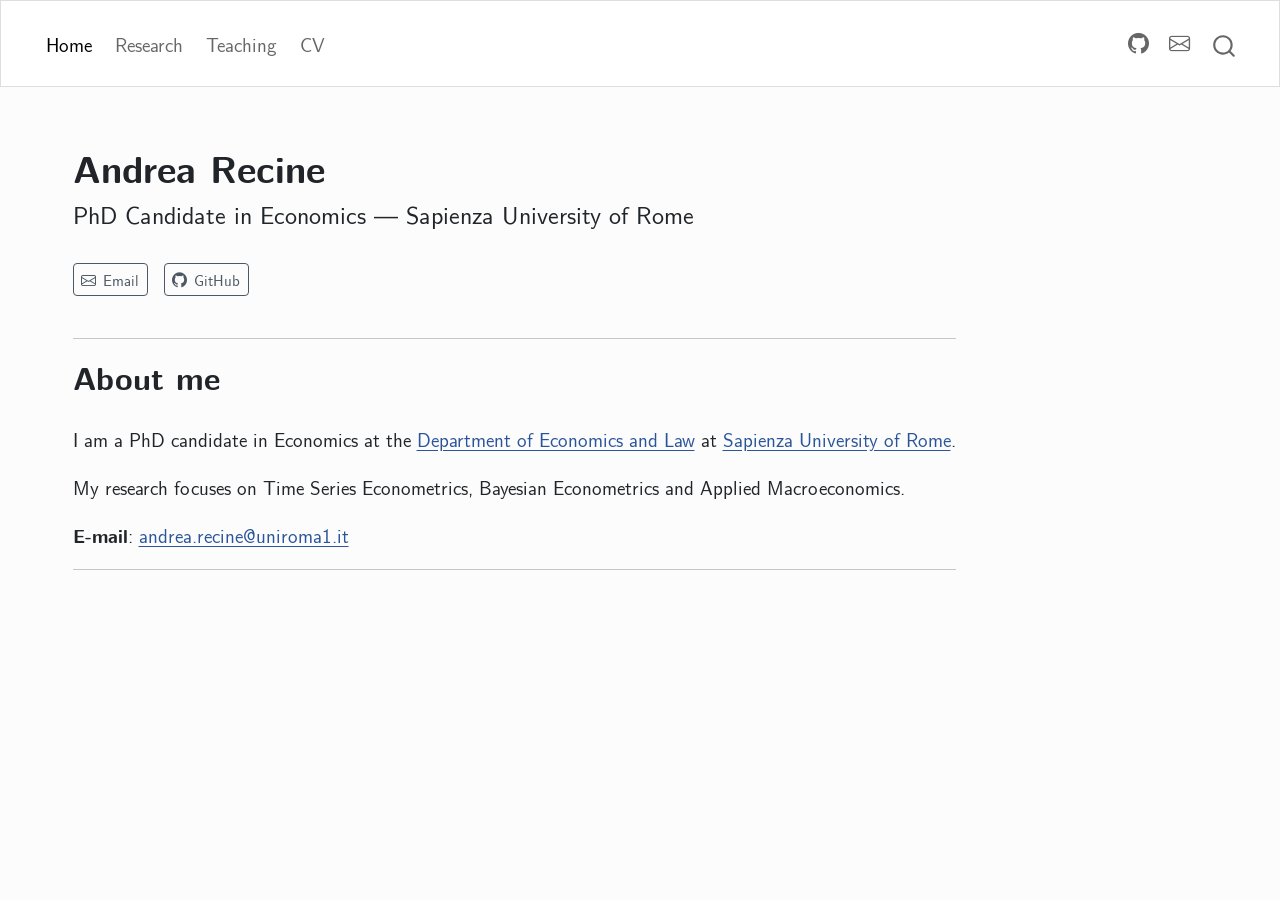
==== commit 855af6b5: "Update Bootstrap CSS link and remove navbar brand container from teaching.html" ====
--- a/docs/index.html
+++ b/docs/index.html
@@ -41,7 +41,7 @@
 <link href="site_libs/quarto-html/quarto-syntax-highlighting-685cb8ace66be21b8b10cab46573b50d.css" rel="stylesheet" id="quarto-text-highlighting-styles">
 <script src="site_libs/bootstrap/bootstrap.min.js"></script>
 <link href="site_libs/bootstrap/bootstrap-icons.css" rel="stylesheet">
-<link href="site_libs/bootstrap/bootstrap-e5f019fb2047556652564405aa58ab07.min.css" rel="stylesheet" append-hash="true" id="quarto-bootstrap" data-mode="light">
+<link href="site_libs/bootstrap/bootstrap-d730f13eb8e3511a10c711d5c2d3510b.min.css" rel="stylesheet" append-hash="true" id="quarto-bootstrap" data-mode="light">
 <script id="quarto-search-options" type="application/json">{
   "location": "navbar",
   "copy-button": false,
@@ -80,11 +80,6 @@
   <header id="quarto-header" class="headroom fixed-top">
     <nav class="navbar navbar-expand-lg " data-bs-theme="dark">
       <div class="navbar-container container-fluid">
-      <div class="navbar-brand-container mx-auto">
-    <a class="navbar-brand" href="./index.html">
-    <span class="navbar-title">Andrea Recine</span>
-    </a>
-  </div>
             <div id="quarto-search" class="" title="Search"></div>
           <button class="navbar-toggler" type="button" data-bs-toggle="collapse" data-bs-target="#navbarCollapse" aria-controls="navbarCollapse" role="menu" aria-expanded="false" aria-label="Toggle navigation" onclick="if (window.quartoToggleHeadroom) { window.quartoToggleHeadroom(); }">
   <span class="navbar-toggler-icon"></span>
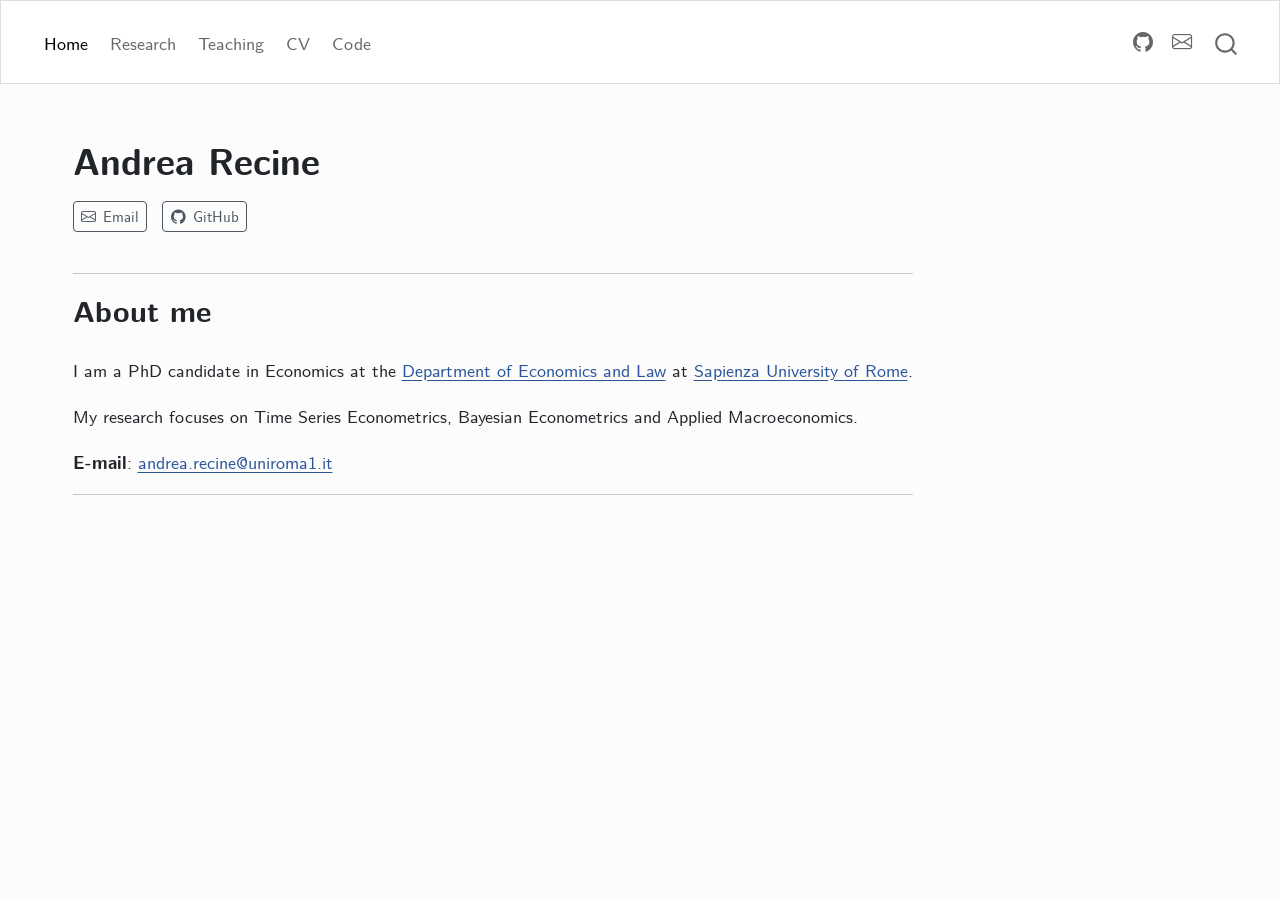
==== commit 72c9a647: "Add canonical URLs and update section titles for consistency" ====
--- a/docs/index.html
+++ b/docs/index.html
@@ -41,7 +41,7 @@
 <link href="site_libs/quarto-html/quarto-syntax-highlighting-685cb8ace66be21b8b10cab46573b50d.css" rel="stylesheet" id="quarto-text-highlighting-styles">
 <script src="site_libs/bootstrap/bootstrap.min.js"></script>
 <link href="site_libs/bootstrap/bootstrap-icons.css" rel="stylesheet">
-<link href="site_libs/bootstrap/bootstrap-d730f13eb8e3511a10c711d5c2d3510b.min.css" rel="stylesheet" append-hash="true" id="quarto-bootstrap" data-mode="light">
+<link href="site_libs/bootstrap/bootstrap-25e78c7d479662039ff8cc54b3a54b7a.min.css" rel="stylesheet" append-hash="true" id="quarto-bootstrap" data-mode="light">
 <script id="quarto-search-options" type="application/json">{
   "location": "navbar",
   "copy-button": false,
@@ -72,6 +72,7 @@
 <style>html{ scroll-behavior: smooth; }</style>
 
 
+<link rel="canonical" href="https://andrearecine.me/">
 </head>
 
 <body class="nav-fixed quarto-light">
@@ -101,6 +102,10 @@
   <li class="nav-item">
     <a class="nav-link" href="./cv.html"> 
 <span class="menu-text">CV</span></a>
+  </li>  
+  <li class="nav-item">
+    <a class="nav-link" href="./code.html"> 
+<span class="menu-text">Code</span></a>
   </li>  
 </ul>
             <ul class="navbar-nav navbar-nav-scroll ms-auto">
@@ -133,7 +138,6 @@
       <header id="title-block-header" class="quarto-title-block default">
 <div class="quarto-title">
 <h1 class="title">Andrea Recine</h1>
-<p class="subtitle lead">PhD Candidate in Economics — Sapienza University of Rome</p>
 </div>
 <div class="quarto-title-meta column-page">
   </div>
